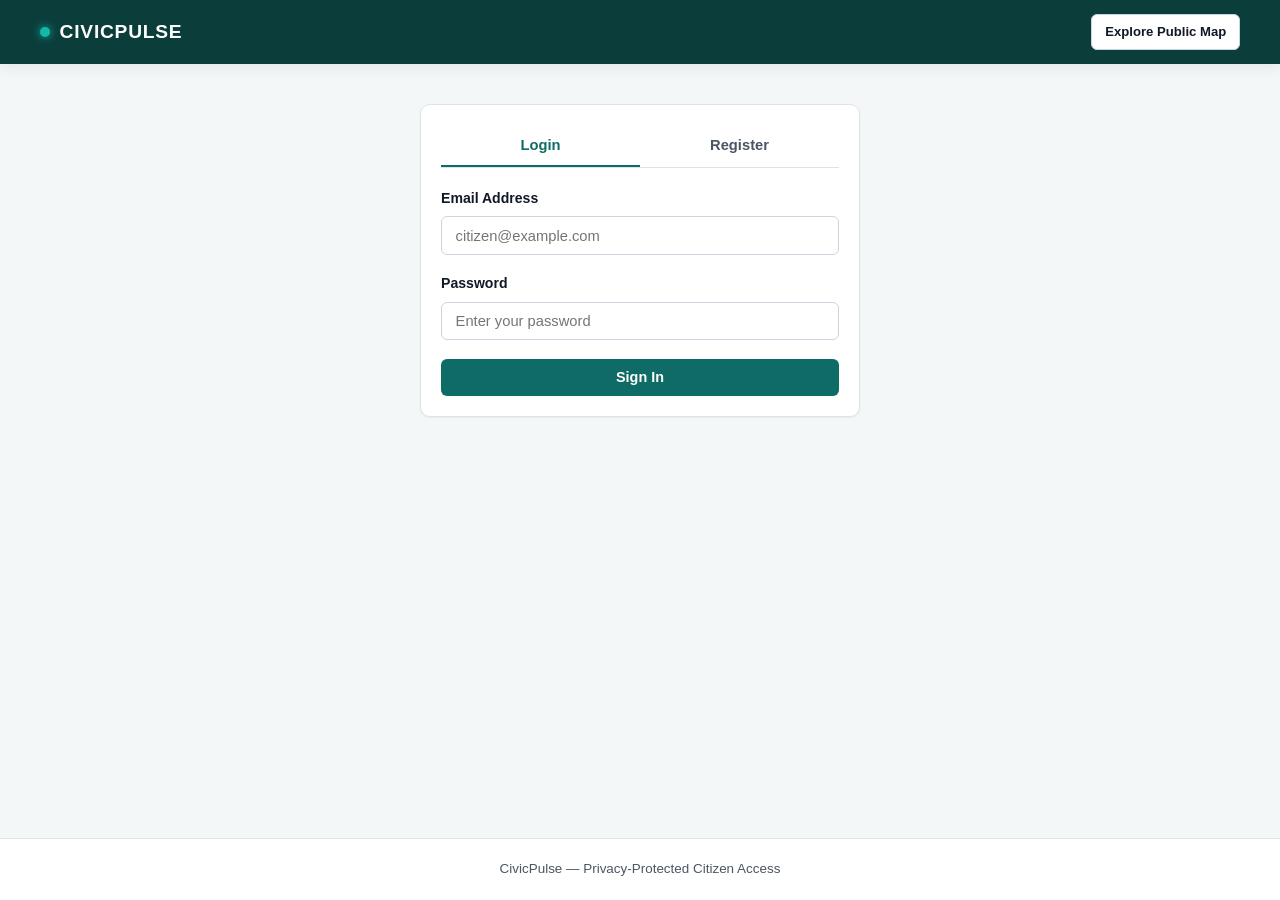
==== civicpulse/web-portal/auth.html @ 37829bdf "Frontend Web Portal Code (HTML-CSS-JS)" ====
<!DOCTYPE html>
<html lang="en">
<head>
  <meta charset="UTF-8" />
  <meta name="viewport" content="width=device-width, initial-scale=1.0" />
  <title>Citizen Login &amp; Registration — CivicPulse</title>
  <link rel="stylesheet" href="css/variables.css" />
  <link rel="stylesheet" href="css/style.css" />
</head>
<body>
  <header class="navbar">
    <div class="container navbar-inner">
      <a href="index.html" class="brand">
        <span class="brand-dot"></span>
        CIVICPULSE
      </a>
      <div class="nav-actions">
        <a href="index.html" class="btn btn-outline btn-sm">Explore Public Map</a>
      </div>
    </div>
  </header>

  <main class="container">
    <div class="auth-wrapper card">
      <div class="auth-tabs">
        <button type="button" class="auth-tab active" id="tab-login">Login</button>
        <button type="button" class="auth-tab" id="tab-register">Register</button>
      </div>

      <div id="auth-alert" class="alert-box" style="display: none;"></div>

      <!-- Login Form -->
      <form id="login-form">
        <div class="form-group">
          <label for="login-email" class="form-label">Email Address</label>
          <input type="email" id="login-email" class="form-control" placeholder="citizen@example.com" required />
        </div>
        <div class="form-group">
          <label for="login-password" class="form-label">Password</label>
          <input type="password" id="login-password" class="form-control" placeholder="Enter your password" required />
        </div>
        <button type="submit" class="btn btn-primary btn-block">Sign In</button>
      </form>

      <!-- Register Form -->
      <form id="register-form" style="display: none;">
        <div class="form-group">
          <label for="reg-name" class="form-label">Full Name</label>
          <input type="text" id="reg-name" class="form-control" placeholder="Your full name" required />
        </div>
        <div class="form-group">
          <label for="reg-email" class="form-label">Email Address</label>
          <input type="email" id="reg-email" class="form-control" placeholder="citizen@example.com" required />
        </div>
        <div class="form-group">
          <label for="reg-password" class="form-label">Password (min 8 characters)</label>
          <input type="password" id="reg-password" class="form-control" minlength="8" placeholder="Create a strong password" required />
        </div>
        <button type="submit" class="btn btn-primary btn-block">Create Citizen Account</button>
      </form>
    </div>
  </main>

  <footer class="footer">
    <div class="container">
      CivicPulse &mdash; Privacy-Protected Citizen Access
    </div>
  </footer>

  <script src="js/config.js"></script>
  <script src="js/api.js"></script>
  <script src="js/auth.js"></script>
</body>
</html>
---- civicpulse/web-portal/css/variables.css ----
:root {
  /* Brand Palette — Deep Civic Teal & Emerald */
  --primary-dark: #0b3d3b;
  --primary: #0f6b66;
  --primary-hover: #0a5450;
  --primary-light: #e6f4f3;
  --accent: #14b8a6;

  /* Neutrals */
  --bg-page: #f4f7f7;
  --bg-surface: #ffffff;
  --bg-dark-panel: #0d2329;
  --text-main: #111827;
  --text-muted: #4b5563;
  --text-light: #9ca3af;
  --border-color: #dce5e5;
  --border-strong: #cbd5e1;

  /* Status Badge Colors */
  --status-submitted-bg: #f1f5f9;
  --status-submitted-text: #475569;

  --status-review-bg: #e0f2fe;
  --status-review-text: #0369a1;

  --status-accepted-bg: #ccfbf1;
  --status-accepted-text: #0f766e;

  --status-progress-bg: #fef3c7;
  --status-progress-text: #b45309;

  --status-resolved-bg: #dcfce7;
  --status-resolved-text: #15803d;

  --status-rejected-bg: #fee2e2;
  --status-rejected-text: #b91c1c;

  --status-reopened-bg: #ffedd5;
  --status-reopened-text: #c2410c;

  /* Priority Tier Colors */
  --priority-high: #dc2626;
  --priority-med: #d97706;
  --priority-low: #059669;

  /* Typography */
  --font-sans: 'Inter', -apple-system, BlinkMacSystemFont, 'Segoe UI', Roboto, sans-serif;
  --font-mono: 'JetBrains Mono', ui-monospace, SFMono-Regular, monospace;

  /* Spacing & Layout */
  --radius-sm: 6px;
  --radius-md: 10px;
  --radius-lg: 14px;
  --radius-full: 9999px;
  --max-width: 1240px;

  /* Shadows */
  --shadow-sm: 0 1px 2px rgba(11, 61, 59, 0.06);
  --shadow-md: 0 4px 12px rgba(11, 61, 59, 0.08);
  --shadow-lg: 0 10px 25px rgba(11, 61, 59, 0.12);
}
---- civicpulse/web-portal/css/style.css ----
/* Base Reset */
*, *::before, *::after {
  box-sizing: border-box;
  margin: 0;
  padding: 0;
}

body {
  font-family: var(--font-sans);
  background-color: var(--bg-page);
  color: var(--text-main);
  line-height: 1.55;
  min-height: 100vh;
  display: flex;
  flex-direction: column;
}

a {
  color: inherit;
  text-decoration: none;
}

img {
  max-width: 100%;
  display: block;
}

/* Container */
.container {
  width: 100%;
  max-width: var(--max-width);
  margin: 0 auto;
  padding: 0 1.25rem;
}

main {
  flex: 1;
  padding: 1.75rem 0 3rem;
}

/* Top Navigation Bar */
.navbar {
  background-color: var(--primary-dark);
  color: #ffffff;
  position: sticky;
  top: 0;
  z-index: 1000;
  box-shadow: var(--shadow-md);
}

.navbar-inner {
  display: flex;
  align-items: center;
  justify-content: space-between;
  height: 64px;
  gap: 1.5rem;
}

.brand {
  display: flex;
  align-items: center;
  gap: 0.6rem;
  font-weight: 800;
  font-size: 1.2rem;
  letter-spacing: 0.04em;
  color: #ffffff;
}

.brand-dot {
  width: 10px;
  height: 10px;
  border-radius: 50%;
  background-color: var(--accent);
  box-shadow: 0 0 8px var(--accent);
}

.nav-links {
  display: flex;
  align-items: center;
  gap: 1.5rem;
  list-style: none;
}

.nav-links a {
  font-size: 0.92rem;
  font-weight: 500;
  color: rgba(255, 255, 255, 0.82);
  transition: color 0.15s ease;
}

.nav-links a:hover,
.nav-links a.active {
  color: #ffffff;
}

.nav-actions {
  display: flex;
  align-items: center;
  gap: 0.75rem;
}

.user-pill {
  font-size: 0.85rem;
  color: rgba(255, 255, 255, 0.9);
  background: rgba(255, 255, 255, 0.1);
  padding: 0.35rem 0.75rem;
  border-radius: var(--radius-full);
}

/* Buttons */
.btn {
  display: inline-flex;
  align-items: center;
  justify-content: center;
  gap: 0.45rem;
  padding: 0.6rem 1.15rem;
  font-size: 0.9rem;
  font-weight: 600;
  border-radius: var(--radius-sm);
  border: 1px solid transparent;
  cursor: pointer;
  transition: all 0.15s ease;
  font-family: inherit;
}

.btn-primary {
  background-color: var(--primary);
  color: #ffffff;
}

.btn-primary:hover {
  background-color: var(--primary-hover);
}

.btn-accent {
  background-color: var(--accent);
  color: #052e2b;
}

.btn-accent:hover {
  background-color: #2dd4bf;
}

.btn-outline {
  background-color: var(--bg-surface);
  border-color: var(--border-strong);
  color: var(--text-main);
}

.btn-outline:hover {
  border-color: var(--primary);
  color: var(--primary);
  background-color: var(--primary-light);
}

.btn-danger-outline {
  background-color: transparent;
  border-color: #fca5a5;
  color: #b91c1c;
}

.btn-danger-outline:hover {
  background-color: #fee2e2;
}

.btn-sm {
  padding: 0.4rem 0.8rem;
  font-size: 0.82rem;
}

.btn-block {
  width: 100%;
}

/* Category Filter Bar */
.filter-section {
  margin-bottom: 1.25rem;
}

.filter-label {
  font-size: 0.82rem;
  font-weight: 600;
  text-transform: uppercase;
  letter-spacing: 0.04em;
  color: var(--text-muted);
  margin-bottom: 0.6rem;
  display: block;
}

.category-pills {
  display: flex;
  flex-wrap: wrap;
  gap: 0.5rem;
}

.pill {
  padding: 0.42rem 0.9rem;
  font-size: 0.84rem;
  font-weight: 500;
  background-color: var(--bg-surface);
  border: 1px solid var(--border-strong);
  border-radius: var(--radius-full);
  color: var(--text-muted);
  cursor: pointer;
  transition: all 0.15s ease;
}

.pill:hover {
  border-color: var(--primary);
  color: var(--primary);
}

.pill.active {
  background-color: var(--primary-dark);
  border-color: var(--primary-dark);
  color: #ffffff;
}

/* Cards & Surfaces */
.card {
  background-color: var(--bg-surface);
  border: 1px solid var(--border-color);
  border-radius: var(--radius-md);
  box-shadow: var(--shadow-sm);
  padding: 1.25rem;
}

.section-header {
  display: flex;
  align-items: center;
  justify-content: space-between;
  margin-bottom: 1rem;
  gap: 1rem;
}

.section-title {
  font-size: 1.15rem;
  font-weight: 700;
  color: var(--text-main);
}

/* Issue List Cards */
.issue-list {
  display: flex;
  flex-direction: column;
  gap: 0.9rem;
}

.issue-card {
  display: grid;
  grid-template-columns: 110px 1fr auto;
  gap: 1.15rem;
  align-items: center;
  background-color: var(--bg-surface);
  border: 1px solid var(--border-color);
  border-radius: var(--radius-md);
  padding: 1rem;
  box-shadow: var(--shadow-sm);
  transition: transform 0.15s ease, box-shadow 0.15s ease, border-color 0.15s ease;
}

.issue-card:hover {
  transform: translateY(-1px);
  box-shadow: var(--shadow-md);
  border-color: var(--primary);
}

.issue-thumb {
  width: 110px;
  height: 82px;
  border-radius: var(--radius-sm);
  object-fit: cover;
  background-color: var(--primary-light);
  display: flex;
  align-items: center;
  justify-content: center;
  font-size: 0.75rem;
  font-weight: 700;
  color: var(--primary);
  overflow: hidden;
}

.issue-meta {
  display: flex;
  align-items: center;
  flex-wrap: wrap;
  gap: 0.5rem;
  font-size: 0.8rem;
  color: var(--text-muted);
  margin-bottom: 0.3rem;
}

.issue-id {
  font-family: var(--font-mono);
  font-weight: 700;
  color: var(--primary);
}

.issue-title {
  font-size: 1rem;
  font-weight: 700;
  color: var(--text-main);
  margin-bottom: 0.35rem;
}

.issue-submeta {
  font-size: 0.82rem;
  color: var(--text-muted);
}

.issue-actions {
  display: flex;
  flex-direction: column;
  align-items: flex-end;
  gap: 0.6rem;
}

/* Status Badges */
.badge {
  display: inline-flex;
  align-items: center;
  padding: 0.25rem 0.65rem;
  border-radius: var(--radius-full);
  font-size: 0.75rem;
  font-weight: 700;
  text-transform: uppercase;
  letter-spacing: 0.03em;
}

.badge-submitted { background: var(--status-submitted-bg); color: var(--status-submitted-text); }
.badge-under_review { background: var(--status-review-bg); color: var(--status-review-text); }
.badge-accepted { background: var(--status-accepted-bg); color: var(--status-accepted-text); }
.badge-in_progress { background: var(--status-progress-bg); color: var(--status-progress-text); }
.badge-resolved { background: var(--status-resolved-bg); color: var(--status-resolved-text); }
.badge-rejected { background: var(--status-rejected-bg); color: var(--status-rejected-text); }
.badge-reopened { background: var(--status-reopened-bg); color: var(--status-reopened-text); }

/* Upvote Button */
.upvote-btn {
  display: inline-flex;
  align-items: center;
  gap: 0.4rem;
  padding: 0.45rem 0.85rem;
  border-radius: var(--radius-sm);
  border: 1px solid var(--border-strong);
  background-color: var(--bg-surface);
  color: var(--text-main);
  font-size: 0.85rem;
  font-weight: 600;
  cursor: pointer;
  transition: all 0.15s ease;
}

.upvote-btn:hover,
.upvote-btn.voted {
  background-color: var(--primary-light);
  border-color: var(--primary);
  color: var(--primary-dark);
}

/* Public Transparency Stats Banner */
.stats-banner {
  background-color: var(--bg-dark-panel);
  color: #ffffff;
  border-radius: var(--radius-lg);
  padding: 1.5rem 2rem;
  margin-top: 2rem;
  box-shadow: var(--shadow-md);
}

.stats-banner-title {
  font-size: 0.78rem;
  font-weight: 700;
  letter-spacing: 0.08em;
  text-transform: uppercase;
  color: var(--accent);
  margin-bottom: 1rem;
}

.stats-grid {
  display: grid;
  grid-template-columns: repeat(4, 1fr);
  gap: 1.25rem;
}

.stat-item {
  display: flex;
  flex-direction: column;
}

.stat-value {
  font-size: 1.75rem;
  font-weight: 800;
  line-height: 1.2;
}

.stat-label {
  font-size: 0.84rem;
  color: rgba(255, 255, 255, 0.72);
  margin-top: 0.2rem;
}

/* Forms & Inputs */
.form-grid {
  display: grid;
  grid-template-columns: 1fr 1fr;
  gap: 1.5rem;
  align-items: start;
}

.form-group {
  margin-bottom: 1.15rem;
}

.form-label {
  display: block;
  font-size: 0.88rem;
  font-weight: 600;
  margin-bottom: 0.4rem;
  color: var(--text-main);
}

.form-control {
  width: 100%;
  padding: 0.65rem 0.85rem;
  font-size: 0.92rem;
  font-family: inherit;
  border: 1px solid var(--border-strong);
  border-radius: var(--radius-sm);
  background-color: var(--bg-surface);
  color: var(--text-main);
  transition: border-color 0.15s ease, box-shadow 0.15s ease;
}

.form-control:focus {
  outline: none;
  border-color: var(--primary);
  box-shadow: 0 0 0 3px rgba(15, 107, 102, 0.14);
}

textarea.form-control {
  min-height: 110px;
  resize: vertical;
}

/* Photo Upload Dropzone */
.dropzone {
  border: 2px dashed var(--border-strong);
  border-radius: var(--radius-md);
  padding: 1.5rem;
  text-align: center;
  background-color: #f9fbfb;
  cursor: pointer;
  transition: border-color 0.15s ease, background-color 0.15s ease;
}

.dropzone:hover,
.dropzone.dragover {
  border-color: var(--primary);
  background-color: var(--primary-light);
}

.dropzone-preview {
  margin-top: 0.75rem;
  max-height: 180px;
  border-radius: var(--radius-sm);
  margin-left: auto;
  margin-right: auto;
  display: none;
}

/* Duplicate Warning Box */
.alert-box {
  padding: 0.9rem 1rem;
  border-radius: var(--radius-sm);
  font-size: 0.88rem;
  margin-bottom: 1rem;
  border: 1px solid transparent;
}

.alert-warning {
  background-color: #fffbeb;
  border-color: #fcd34d;
  color: #92400e;
}

.alert-error {
  background-color: #fef2f2;
  border-color: #fca5a5;
  color: #991b1b;
}

.alert-success {
  background-color: #f0fdf4;
  border-color: #86efac;
  color: #166534;
}

/* Status Timeline */
.timeline {
  position: relative;
  padding-left: 1.75rem;
  margin-top: 1rem;
}

.timeline::before {
  content: '';
  position: absolute;
  left: 6px;
  top: 4px;
  bottom: 4px;
  width: 2px;
  background-color: var(--border-strong);
}

.timeline-item {
  position: relative;
  padding-bottom: 1.25rem;
}

.timeline-item:last-child {
  padding-bottom: 0;
}

.timeline-dot {
  position: absolute;
  left: -1.75rem;
  top: 4px;
  width: 14px;
  height: 14px;
  border-radius: 50%;
  background-color: var(--primary);
  border: 2px solid #ffffff;
  box-shadow: 0 0 0 2px var(--primary);
}

.timeline-date {
  font-size: 0.78rem;
  color: var(--text-muted);
  font-family: var(--font-mono);
}

.timeline-content {
  margin-top: 0.2rem;
  font-size: 0.9rem;
}

/* Auth Layout */
.auth-wrapper {
  max-width: 440px;
  margin: 2.5rem auto;
}

.auth-tabs {
  display: grid;
  grid-template-columns: 1fr 1fr;
  border-bottom: 1px solid var(--border-color);
  margin-bottom: 1.25rem;
}

.auth-tab {
  padding: 0.75rem;
  text-align: center;
  font-weight: 600;
  font-size: 0.92rem;
  color: var(--text-muted);
  cursor: pointer;
  border-bottom: 2px solid transparent;
  background: none;
  border-top: none;
  border-left: none;
  border-right: none;
}

.auth-tab.active {
  color: var(--primary);
  border-bottom-color: var(--primary);
}

/* Footer */
.footer {
  background-color: var(--bg-surface);
  border-top: 1px solid var(--border-color);
  padding: 1.25rem 0;
  font-size: 0.84rem;
  color: var(--text-muted);
  text-align: center;
}

/* Responsive Breakpoints */
@media (max-width: 900px) {
  .form-grid {
    grid-template-columns: 1fr;
  }
  .stats-grid {
    grid-template-columns: repeat(2, 1fr);
  }
}

@media (max-width: 680px) {
  .nav-links {
    display: none;
  }
  .issue-card {
    grid-template-columns: 1fr;
  }
  .issue-thumb {
    width: 100%;
    height: 150px;
  }
  .issue-actions {
    flex-direction: row;
    justify-content: space-between;
    align-items: center;
    width: 100%;
  }
}
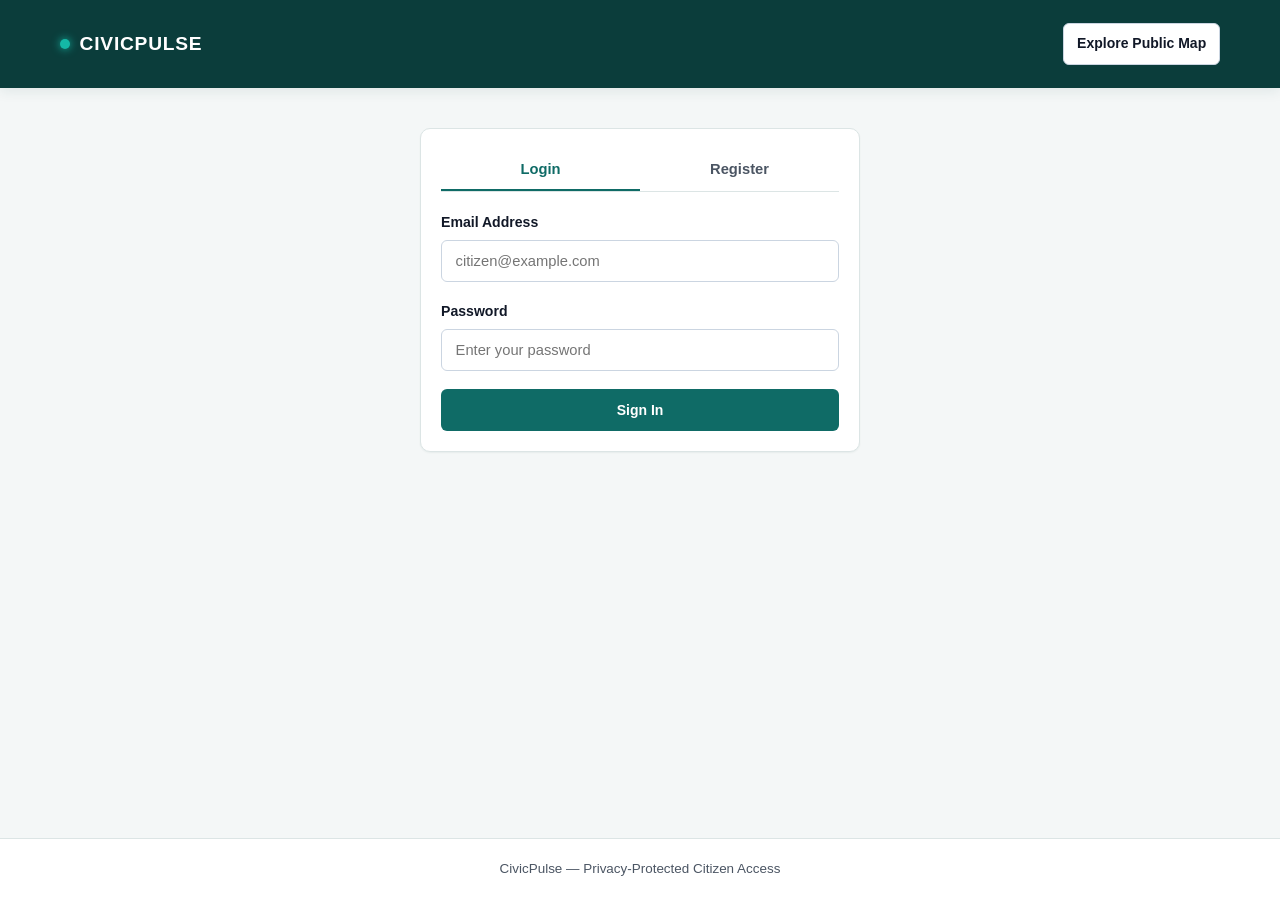
==== commit 2d82c9a3: "Updated some codes" ====
--- a/civicpulse/web-portal/auth.html
+++ b/civicpulse/web-portal/auth.html
@@ -6,6 +6,9 @@
   <title>Citizen Login &amp; Registration — CivicPulse</title>
   <link rel="stylesheet" href="css/variables.css" />
   <link rel="stylesheet" href="css/style.css" />
+  <link rel="stylesheet" href="css/responsive.css" />
+  <link rel="icon" type="image/svg+xml" href="/assets/civicpulse-icon.svg" />
+  <meta name="theme-color" content="#0b3d3b" />
 </head>
 <body>
   <header class="navbar">
--- a/civicpulse/web-portal/css/responsive.css
+++ b/civicpulse/web-portal/css/responsive.css
@@ -0,0 +1,201 @@
+:root {
+    --cp-teal-dark: #0b3d3b;
+    --cp-teal: #0f6b66;
+    --cp-emerald: #14b8a6;
+    --cp-bg: #f4f7f7;
+    --cp-surface: #ffffff;
+    --cp-border: #dce5e5;
+    --cp-text: #111827;
+    --cp-muted: #4b5563;
+}
+
+*,
+*::before,
+*::after {
+    box-sizing: border-box;
+}
+
+html,
+body {
+    max-width: 100%;
+    overflow-x: hidden;
+    background-color: var(--cp-bg);
+    color: var(--cp-text);
+    -webkit-text-size-adjust: 100%;
+}
+
+img,
+svg,
+canvas,
+video {
+    max-width: 100%;
+    height: auto;
+}
+
+/* Containers */
+.container,
+.page-container,
+.main-content,
+main {
+    width: 100%;
+    max-width: 1280px;
+    margin-inline: auto;
+    padding-inline: clamp(14px, 3vw, 32px);
+}
+
+/* Top Navigation / Header */
+header,
+.navbar,
+.top-nav {
+    display: flex;
+    flex-wrap: wrap;
+    align-items: center;
+    justify-content: space-between;
+    gap: 12px;
+    padding: 12px clamp(14px, 3vw, 28px);
+}
+
+.nav-links,
+.nav-actions {
+    display: flex;
+    flex-wrap: wrap;
+    align-items: center;
+    gap: 8px;
+}
+
+/* Responsive Grids & Split Layouts */
+.grid,
+.cards-grid,
+.kpi-grid,
+.stats-grid {
+    display: grid;
+    grid-template-columns: repeat(auto-fit, minmax(260px, 1fr));
+    gap: 16px;
+}
+
+.split-layout,
+.report-layout,
+.detail-grid {
+    display: grid;
+    grid-template-columns: minmax(0, 1.35fr) minmax(0, 1fr);
+    gap: 20px;
+    align-items: start;
+}
+
+.form-row {
+    display: grid;
+    grid-template-columns: repeat(2, minmax(0, 1fr));
+    gap: 14px;
+}
+
+/* Leaflet Map & Dropzone Sizing */
+#map,
+.leaflet-container,
+.map-box {
+    width: 100%;
+    height: clamp(260px, 45vh, 460px);
+    min-height: 240px;
+    border-radius: 10px;
+    z-index: 1;
+}
+
+.dropzone,
+.upload-box {
+    min-height: 140px;
+    padding: 18px;
+    text-align: center;
+    border-radius: 10px;
+}
+
+/* Touch-Friendly Controls & Inputs */
+button,
+.btn,
+input,
+select,
+textarea {
+    min-height: 42px;
+    font-size: 16px; /* Prevents iOS Safari auto-zoom on input focus */
+}
+
+@media (min-width: 769px) {
+    button,
+    .btn,
+    input,
+    select,
+    textarea {
+        font-size: 14px;
+    }
+}
+
+/* Horizontal Scroll Wrapper for Wide Tables / Timelines */
+.table-responsive,
+.table-wrapper {
+    width: 100%;
+    overflow-x: auto;
+    -webkit-overflow-scrolling: touch;
+    border-radius: 8px;
+}
+
+table {
+    width: 100%;
+    min-width: 600px;
+    border-collapse: collapse;
+}
+
+
+@media (max-width: 900px) {
+    .split-layout,
+    .report-layout,
+    .detail-grid {
+        grid-template-columns: 1fr;
+    }
+}
+
+@media (max-width: 600px) {
+    header,
+    .navbar,
+    .top-nav {
+        flex-direction: column;
+        align-items: stretch;
+    }
+
+    .nav-links,
+    .nav-actions {
+        width: 100%;
+        justify-content: space-between;
+    }
+
+    .nav-links > *,
+    .nav-actions > * {
+        flex: 1 1 auto;
+        text-align: center;
+    }
+
+    .form-row {
+        grid-template-columns: 1fr;
+    }
+
+    .card,
+    .panel,
+    .modal-content {
+        padding: 14px;
+        border-radius: 10px;
+    }
+
+    /* Full-width action buttons on small screens */
+    .action-bar,
+    .card-actions,
+    .filter-bar {
+        display: flex;
+        flex-direction: column;
+        align-items: stretch;
+        gap: 10px;
+    }
+
+    .action-bar button,
+    .action-bar .btn,
+    .filter-bar select,
+    .filter-bar input {
+        width: 100%;
+    }
+}
